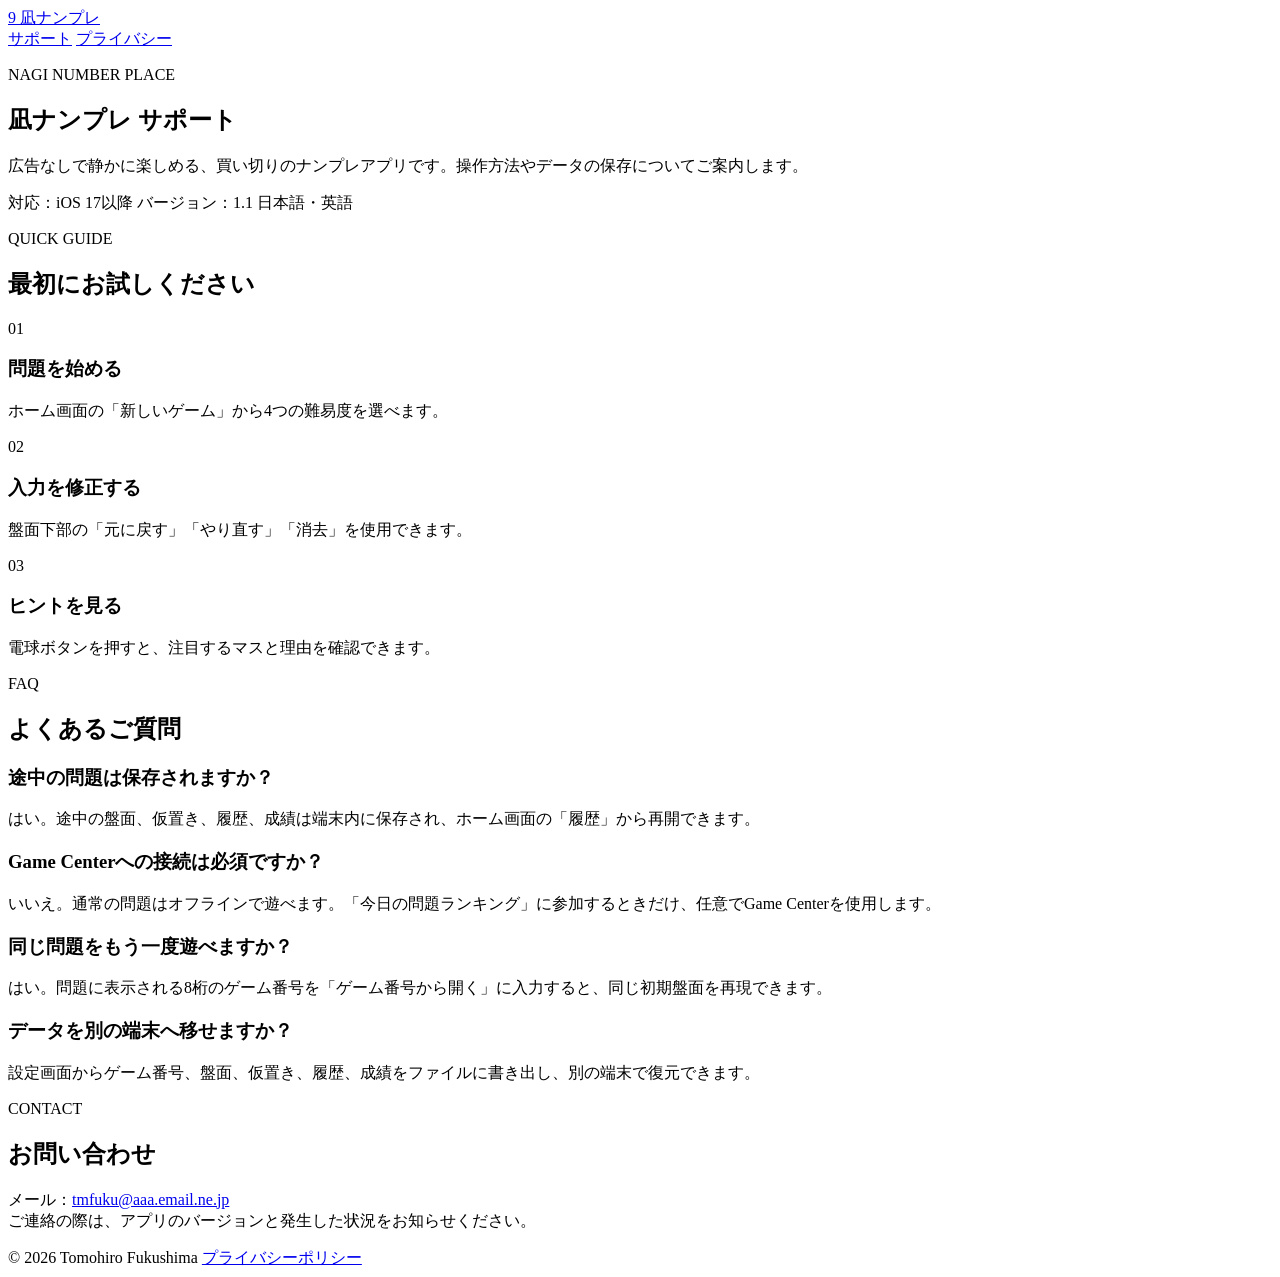
==== index.html @ 5521f8c0 "Publish Nagi Number Place support site" ====
<!doctype html>
<html lang="ja">
  <head>
    <meta charset="utf-8">
    <meta name="viewport" content="width=device-width, initial-scale=1">
    <meta name="description" content="凪ナンプレの公式サポートページです。操作方法、データ保存、Game Centerについてご案内します。">
    <title>凪ナンプレ サポート</title>
    <link rel="icon" href="favicon.svg" type="image/svg+xml">
    <link rel="stylesheet" href="styles.css">
  </head>
  <body>
    <main>
      <header class="site-header">
        <a class="brand" href="./">
          <span class="brand-mark" aria-hidden="true">9</span>
          <span>凪ナンプレ</span>
        </a>
        <nav aria-label="サイト内ナビゲーション">
          <a href="./">サポート</a>
          <a href="privacy.html">プライバシー</a>
        </nav>
      </header>

      <section class="hero">
        <p class="eyebrow">NAGI NUMBER PLACE</p>
        <h1>凪ナンプレ サポート</h1>
        <p class="lead">
          広告なしで静かに楽しめる、買い切りのナンプレアプリです。操作方法やデータの保存についてご案内します。
        </p>
        <div class="meta-row" aria-label="アプリ情報">
          <span>対応：iOS 17以降</span>
          <span>バージョン：1.1</span>
          <span>日本語・英語</span>
        </div>
      </section>

      <section class="section" aria-labelledby="guide-title">
        <div class="section-heading">
          <p class="eyebrow">QUICK GUIDE</p>
          <h2 id="guide-title">最初にお試しください</h2>
        </div>
        <div class="steps">
          <article>
            <span>01</span>
            <h3>問題を始める</h3>
            <p>ホーム画面の「新しいゲーム」から4つの難易度を選べます。</p>
          </article>
          <article>
            <span>02</span>
            <h3>入力を修正する</h3>
            <p>盤面下部の「元に戻す」「やり直す」「消去」を使用できます。</p>
          </article>
          <article>
            <span>03</span>
            <h3>ヒントを見る</h3>
            <p>電球ボタンを押すと、注目するマスと理由を確認できます。</p>
          </article>
        </div>
      </section>

      <section class="section" aria-labelledby="faq-title">
        <div class="section-heading">
          <p class="eyebrow">FAQ</p>
          <h2 id="faq-title">よくあるご質問</h2>
        </div>
        <div class="faq-list">
          <article>
            <h3>途中の問題は保存されますか？</h3>
            <p>はい。途中の盤面、仮置き、履歴、成績は端末内に保存され、ホーム画面の「履歴」から再開できます。</p>
          </article>
          <article>
            <h3>Game Centerへの接続は必須ですか？</h3>
            <p>いいえ。通常の問題はオフラインで遊べます。「今日の問題ランキング」に参加するときだけ、任意でGame Centerを使用します。</p>
          </article>
          <article>
            <h3>同じ問題をもう一度遊べますか？</h3>
            <p>はい。問題に表示される8桁のゲーム番号を「ゲーム番号から開く」に入力すると、同じ初期盤面を再現できます。</p>
          </article>
          <article>
            <h3>データを別の端末へ移せますか？</h3>
            <p>設定画面からゲーム番号、盤面、仮置き、履歴、成績をファイルに書き出し、別の端末で復元できます。</p>
          </article>
        </div>
      </section>

      <section class="contact" aria-labelledby="contact-title">
        <p class="eyebrow">CONTACT</p>
        <h2 id="contact-title">お問い合わせ</h2>
        <p>
          メール：<a href="mailto:tmfuku@aaa.email.ne.jp">tmfuku@aaa.email.ne.jp</a><br>
          ご連絡の際は、アプリのバージョンと発生した状況をお知らせください。
        </p>
      </section>

      <footer>
        <span>© 2026 Tomohiro Fukushima</span>
        <a href="privacy.html">プライバシーポリシー</a>
      </footer>
    </main>
  </body>
</html>
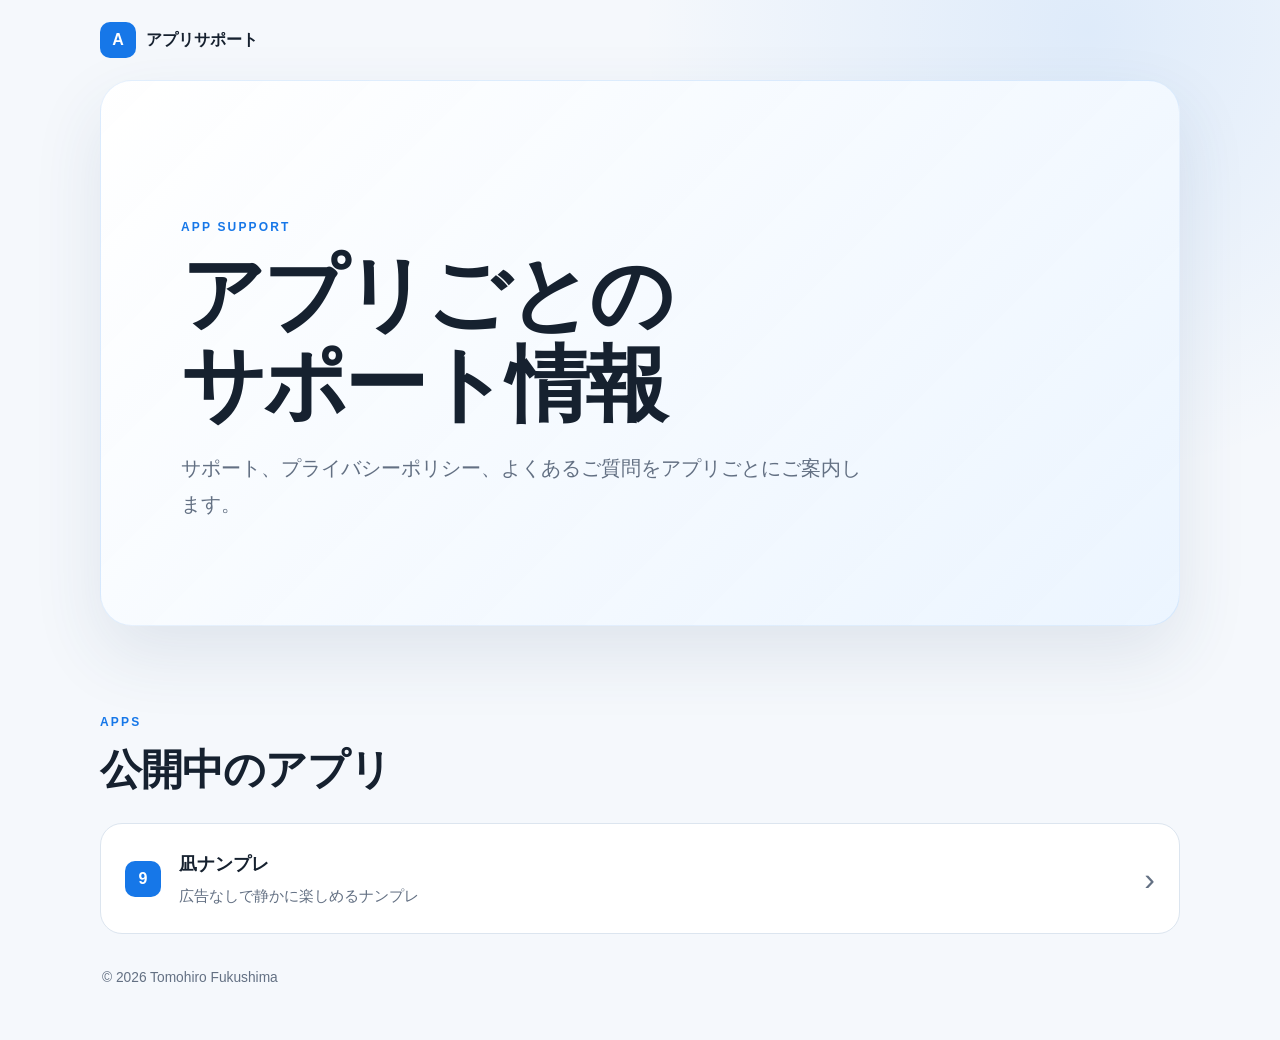
==== commit ee34ce42: "Organize support pages by app" ====
--- a/index.html
+++ b/index.html
@@ -3,8 +3,8 @@
   <head>
     <meta charset="utf-8">
     <meta name="viewport" content="width=device-width, initial-scale=1">
-    <meta name="description" content="凪ナンプレの公式サポートページです。操作方法、データ保存、Game Centerについてご案内します。">
-    <title>凪ナンプレ サポート</title>
+    <meta name="description" content="Tomohiro Fukushimaが公開するアプリのサポート情報です。">
+    <title>アプリサポート</title>
     <link rel="icon" href="favicon.svg" type="image/svg+xml">
     <link rel="stylesheet" href="styles.css">
   </head>
@@ -12,89 +12,38 @@
     <main>
       <header class="site-header">
         <a class="brand" href="./">
-          <span class="brand-mark" aria-hidden="true">9</span>
-          <span>凪ナンプレ</span>
+          <span class="brand-mark" aria-hidden="true">A</span>
+          <span>アプリサポート</span>
         </a>
-        <nav aria-label="サイト内ナビゲーション">
-          <a href="./">サポート</a>
-          <a href="privacy.html">プライバシー</a>
-        </nav>
       </header>
 
-      <section class="hero">
-        <p class="eyebrow">NAGI NUMBER PLACE</p>
-        <h1>凪ナンプレ サポート</h1>
+      <section class="hero portal-hero">
+        <p class="eyebrow">APP SUPPORT</p>
+        <h1>アプリごとの<br>サポート情報</h1>
         <p class="lead">
-          広告なしで静かに楽しめる、買い切りのナンプレアプリです。操作方法やデータの保存についてご案内します。
+          サポート、プライバシーポリシー、よくあるご質問をアプリごとにご案内します。
         </p>
-        <div class="meta-row" aria-label="アプリ情報">
-          <span>対応：iOS 17以降</span>
-          <span>バージョン：1.1</span>
-          <span>日本語・英語</span>
-        </div>
       </section>
 
-      <section class="section" aria-labelledby="guide-title">
+      <section class="section" aria-labelledby="apps-title">
         <div class="section-heading">
-          <p class="eyebrow">QUICK GUIDE</p>
-          <h2 id="guide-title">最初にお試しください</h2>
+          <p class="eyebrow">APPS</p>
+          <h2 id="apps-title">公開中のアプリ</h2>
         </div>
-        <div class="steps">
-          <article>
-            <span>01</span>
-            <h3>問題を始める</h3>
-            <p>ホーム画面の「新しいゲーム」から4つの難易度を選べます。</p>
-          </article>
-          <article>
-            <span>02</span>
-            <h3>入力を修正する</h3>
-            <p>盤面下部の「元に戻す」「やり直す」「消去」を使用できます。</p>
-          </article>
-          <article>
-            <span>03</span>
-            <h3>ヒントを見る</h3>
-            <p>電球ボタンを押すと、注目するマスと理由を確認できます。</p>
-          </article>
+        <div class="app-list">
+          <a class="app-card" href="nagi-number-place/">
+            <span class="brand-mark" aria-hidden="true">9</span>
+            <span>
+              <strong>凪ナンプレ</strong>
+              <small>広告なしで静かに楽しめるナンプレ</small>
+            </span>
+            <span class="app-card-arrow" aria-hidden="true">›</span>
+          </a>
         </div>
-      </section>
-
-      <section class="section" aria-labelledby="faq-title">
-        <div class="section-heading">
-          <p class="eyebrow">FAQ</p>
-          <h2 id="faq-title">よくあるご質問</h2>
-        </div>
-        <div class="faq-list">
-          <article>
-            <h3>途中の問題は保存されますか？</h3>
-            <p>はい。途中の盤面、仮置き、履歴、成績は端末内に保存され、ホーム画面の「履歴」から再開できます。</p>
-          </article>
-          <article>
-            <h3>Game Centerへの接続は必須ですか？</h3>
-            <p>いいえ。通常の問題はオフラインで遊べます。「今日の問題ランキング」に参加するときだけ、任意でGame Centerを使用します。</p>
-          </article>
-          <article>
-            <h3>同じ問題をもう一度遊べますか？</h3>
-            <p>はい。問題に表示される8桁のゲーム番号を「ゲーム番号から開く」に入力すると、同じ初期盤面を再現できます。</p>
-          </article>
-          <article>
-            <h3>データを別の端末へ移せますか？</h3>
-            <p>設定画面からゲーム番号、盤面、仮置き、履歴、成績をファイルに書き出し、別の端末で復元できます。</p>
-          </article>
-        </div>
-      </section>
-
-      <section class="contact" aria-labelledby="contact-title">
-        <p class="eyebrow">CONTACT</p>
-        <h2 id="contact-title">お問い合わせ</h2>
-        <p>
-          メール：<a href="mailto:tmfuku@aaa.email.ne.jp">tmfuku@aaa.email.ne.jp</a><br>
-          ご連絡の際は、アプリのバージョンと発生した状況をお知らせください。
-        </p>
       </section>
 
       <footer>
         <span>© 2026 Tomohiro Fukushima</span>
-        <a href="privacy.html">プライバシーポリシー</a>
       </footer>
     </main>
   </body>
--- a/styles.css
+++ b/styles.css
@@ -0,0 +1,331 @@
+:root {
+  --ink: #16212f;
+  --muted: #637083;
+  --line: #dce5ef;
+  --blue: #1677e8;
+  --paper: #ffffff;
+  --mist: #f5f8fc;
+}
+
+* {
+  box-sizing: border-box;
+}
+
+html {
+  scroll-behavior: smooth;
+}
+
+body {
+  margin: 0;
+  background: radial-gradient(circle at 85% 3%, rgb(22 119 232 / 10%), transparent 28rem), var(--mist);
+  color: var(--ink);
+  font-family: -apple-system, BlinkMacSystemFont, "Hiragino Sans", "Yu Gothic", sans-serif;
+  line-height: 1.75;
+}
+
+a {
+  color: inherit;
+}
+
+main {
+  width: min(1080px, calc(100% - 32px));
+  margin: 0 auto;
+}
+
+.site-header {
+  display: flex;
+  align-items: center;
+  justify-content: space-between;
+  min-height: 80px;
+}
+
+.brand {
+  display: inline-flex;
+  align-items: center;
+  gap: 10px;
+  font-weight: 760;
+  text-decoration: none;
+}
+
+.brand-mark {
+  display: grid;
+  width: 36px;
+  height: 36px;
+  place-items: center;
+  border-radius: 10px;
+  background: var(--blue);
+  color: white;
+  font-weight: 800;
+}
+
+nav {
+  display: flex;
+  gap: 24px;
+}
+
+nav a,
+footer a {
+  color: var(--muted);
+  font-size: 0.92rem;
+  text-decoration: none;
+}
+
+nav a:hover,
+footer a:hover {
+  color: var(--blue);
+}
+
+.hero {
+  padding: clamp(72px, 12vw, 136px) clamp(24px, 7vw, 80px) 72px;
+  overflow: hidden;
+  border: 1px solid rgb(22 119 232 / 10%);
+  border-radius: 32px;
+  background: linear-gradient(135deg, rgb(255 255 255 / 98%), rgb(234 244 255 / 92%)), var(--paper);
+  box-shadow: 0 28px 70px rgb(42 73 107 / 11%);
+}
+
+.eyebrow {
+  margin: 0 0 12px;
+  color: var(--blue);
+  font-size: 0.75rem;
+  font-weight: 800;
+  letter-spacing: 0.18em;
+}
+
+h1,
+h2,
+h3,
+p {
+  margin-top: 0;
+}
+
+h1 {
+  max-width: 760px;
+  margin-bottom: 20px;
+  font-size: clamp(2.5rem, 7vw, 5.2rem);
+  line-height: 1.08;
+  letter-spacing: -0.04em;
+}
+
+.lead {
+  max-width: 680px;
+  margin-bottom: 32px;
+  color: var(--muted);
+  font-size: clamp(1.04rem, 2vw, 1.28rem);
+}
+
+.meta-row {
+  display: flex;
+  flex-wrap: wrap;
+  gap: 10px;
+}
+
+.meta-row span {
+  padding: 7px 13px;
+  border: 1px solid #cfe2f7;
+  border-radius: 999px;
+  background: rgb(255 255 255 / 70%);
+  color: #41617f;
+  font-size: 0.84rem;
+}
+
+.section {
+  padding: 86px 0 8px;
+}
+
+.section-heading {
+  margin-bottom: 28px;
+}
+
+h2 {
+  margin-bottom: 12px;
+  font-size: clamp(1.75rem, 4vw, 2.6rem);
+  line-height: 1.2;
+  letter-spacing: -0.025em;
+}
+
+.steps,
+.faq-list {
+  display: grid;
+  grid-template-columns: repeat(3, 1fr);
+  gap: 18px;
+}
+
+.steps article,
+.faq-list article,
+.contact {
+  border: 1px solid var(--line);
+  border-radius: 22px;
+  background: var(--paper);
+}
+
+.steps article,
+.faq-list article {
+  padding: 28px;
+}
+
+.steps article > span {
+  display: inline-block;
+  margin-bottom: 20px;
+  color: var(--blue);
+  font-size: 0.82rem;
+  font-weight: 800;
+  letter-spacing: 0.12em;
+}
+
+h3 {
+  margin-bottom: 8px;
+  font-size: 1.08rem;
+  line-height: 1.45;
+}
+
+.steps p,
+.faq-list p,
+.contact p {
+  margin-bottom: 0;
+  color: var(--muted);
+}
+
+.faq-list {
+  grid-template-columns: repeat(2, 1fr);
+}
+
+.portal-hero h1 {
+  max-width: 900px;
+}
+
+.app-list {
+  display: grid;
+  gap: 18px;
+}
+
+.app-card {
+  display: grid;
+  grid-template-columns: auto 1fr auto;
+  align-items: center;
+  gap: 18px;
+  padding: 24px;
+  border: 1px solid var(--line);
+  border-radius: 22px;
+  background: var(--paper);
+  text-decoration: none;
+  transition: border-color 160ms ease, box-shadow 160ms ease, transform 160ms ease;
+}
+
+.app-card:hover {
+  border-color: #b9d5f2;
+  box-shadow: 0 16px 38px rgb(42 73 107 / 10%);
+  transform: translateY(-2px);
+}
+
+.app-card strong,
+.app-card small {
+  display: block;
+}
+
+.app-card strong {
+  font-size: 1.15rem;
+}
+
+.app-card small {
+  margin-top: 3px;
+  color: var(--muted);
+  font-size: 0.92rem;
+}
+
+.app-card-arrow {
+  color: var(--muted);
+  font-size: 2rem;
+  line-height: 1;
+}
+
+.contact {
+  margin: 88px 0 40px;
+  padding: clamp(30px, 6vw, 58px);
+  background: var(--ink);
+  color: white;
+}
+
+.contact p {
+  max-width: 720px;
+  color: #c8d2dd;
+}
+
+footer {
+  display: flex;
+  justify-content: space-between;
+  padding: 24px 2px 50px;
+  color: var(--muted);
+  font-size: 0.86rem;
+}
+
+.policy {
+  max-width: 820px;
+  margin: 60px auto 100px;
+  padding: clamp(30px, 6vw, 64px);
+  border: 1px solid var(--line);
+  border-radius: 28px;
+  background: var(--paper);
+  box-shadow: 0 24px 64px rgb(42 73 107 / 8%);
+}
+
+.policy header {
+  padding-bottom: 28px;
+  border-bottom: 1px solid var(--line);
+}
+
+.policy h1 {
+  font-size: clamp(2rem, 6vw, 3.8rem);
+}
+
+.policy section {
+  padding-top: 32px;
+}
+
+.policy a {
+  color: var(--blue);
+}
+
+.back-link {
+  display: inline-block;
+  margin-top: 36px;
+  color: var(--blue);
+  font-weight: 700;
+  text-decoration: none;
+}
+
+@media (max-width: 720px) {
+  main {
+    width: min(100% - 22px, 1080px);
+  }
+
+  .site-header {
+    min-height: 68px;
+  }
+
+  nav {
+    gap: 14px;
+  }
+
+  nav a {
+    font-size: 0.8rem;
+  }
+
+  .hero {
+    border-radius: 24px;
+  }
+
+  .steps,
+  .faq-list {
+    grid-template-columns: 1fr;
+  }
+
+  .section {
+    padding-top: 64px;
+  }
+
+  footer {
+    flex-direction: column;
+    gap: 8px;
+  }
+}
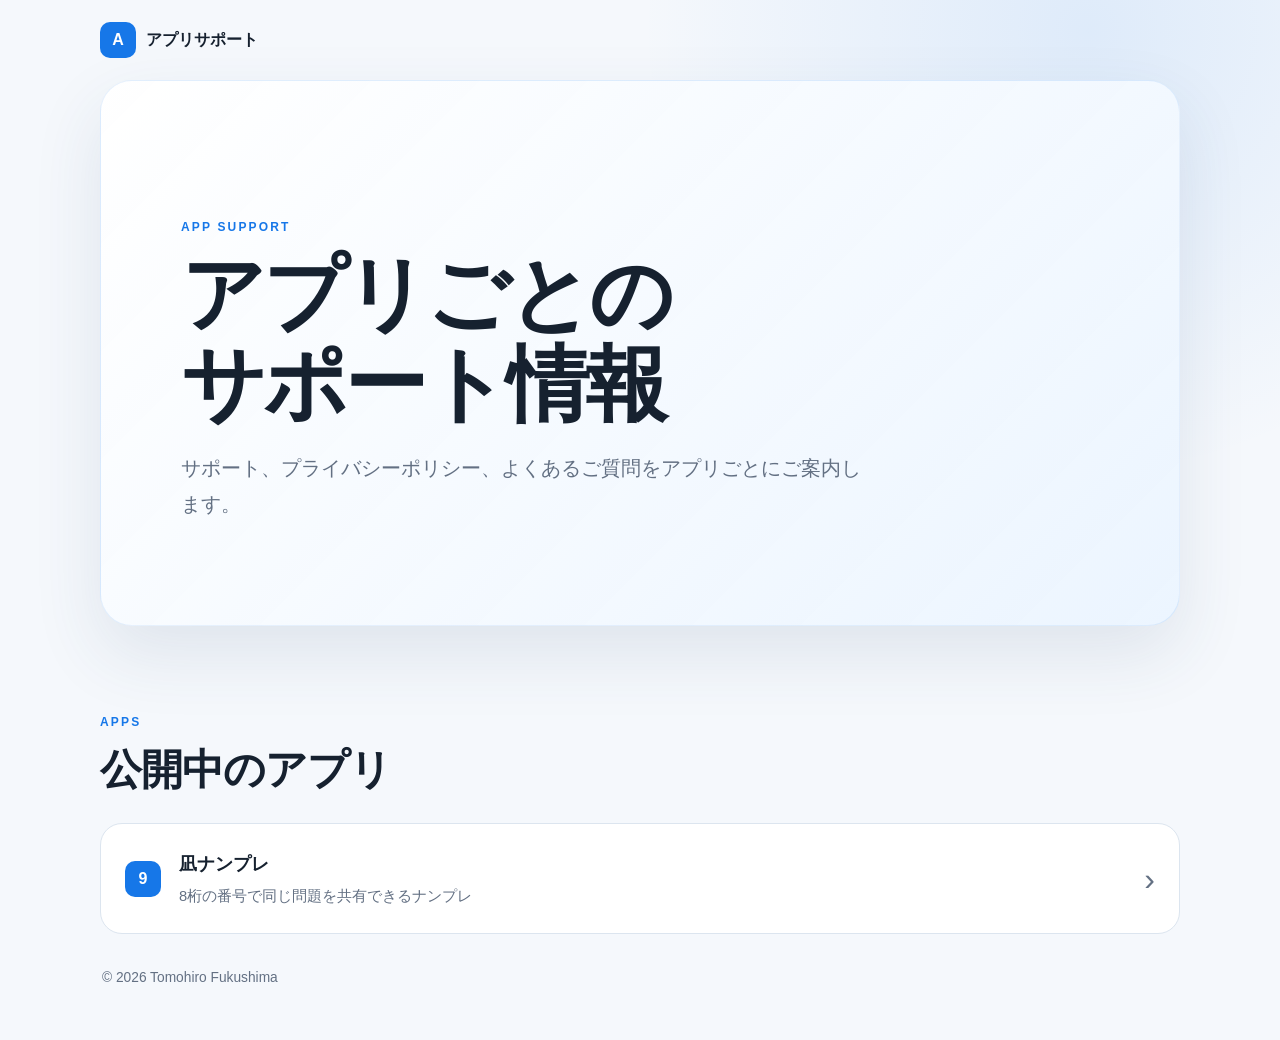
==== commit 06d39bc8: "Highlight shared puzzle challenges" ====
--- a/index.html
+++ b/index.html
@@ -4,6 +4,7 @@
     <meta charset="utf-8">
     <meta name="viewport" content="width=device-width, initial-scale=1">
     <meta name="description" content="Tomohiro Fukushimaが公開するアプリのサポート情報です。">
+    <link rel="canonical" href="https://tmfuku.github.io/app-support/">
     <title>アプリサポート</title>
     <link rel="icon" href="favicon.svg" type="image/svg+xml">
     <link rel="stylesheet" href="styles.css">
@@ -35,7 +36,7 @@
             <span class="brand-mark" aria-hidden="true">9</span>
             <span>
               <strong>凪ナンプレ</strong>
-              <small>広告なしで静かに楽しめるナンプレ</small>
+              <small>8桁の番号で同じ問題を共有できるナンプレ</small>
             </span>
             <span class="app-card-arrow" aria-hidden="true">›</span>
           </a>
--- a/styles.css
+++ b/styles.css
@@ -294,6 +294,62 @@
   text-decoration: none;
 }
 
+.changelog {
+  max-width: 900px;
+}
+
+.release-card {
+  margin-top: 36px;
+  padding: clamp(24px, 5vw, 42px);
+  border: 1px solid var(--line);
+  border-radius: 22px;
+  background: var(--mist);
+}
+
+.release-header {
+  display: flex;
+  align-items: flex-start;
+  justify-content: space-between;
+  gap: 24px;
+  margin-bottom: 18px;
+}
+
+.release-date {
+  margin-bottom: 4px;
+  color: var(--muted);
+  font-size: 0.88rem;
+}
+
+.release-header h2 {
+  margin-bottom: 0;
+}
+
+.release-badge {
+  flex: 0 0 auto;
+  padding: 7px 13px;
+  border: 1px solid #b9d5f2;
+  border-radius: 999px;
+  background: var(--paper);
+  color: var(--blue);
+  font-size: 0.8rem;
+  font-weight: 750;
+}
+
+.release-card ul {
+  margin: 20px 0 0;
+  padding-left: 1.4rem;
+  color: var(--muted);
+}
+
+.release-card li + li {
+  margin-top: 8px;
+}
+
+.release-note {
+  margin: 30px 0 0;
+  color: var(--muted);
+}
+
 @media (max-width: 720px) {
   main {
     width: min(100% - 22px, 1080px);
@@ -304,11 +360,11 @@
   }
 
   nav {
-    gap: 14px;
+    gap: 12px;
   }
 
   nav a {
-    font-size: 0.8rem;
+    font-size: 0.76rem;
   }
 
   .hero {
@@ -328,4 +384,9 @@
     flex-direction: column;
     gap: 8px;
   }
-}
+
+  .release-header {
+    flex-direction: column;
+    gap: 12px;
+  }
+}
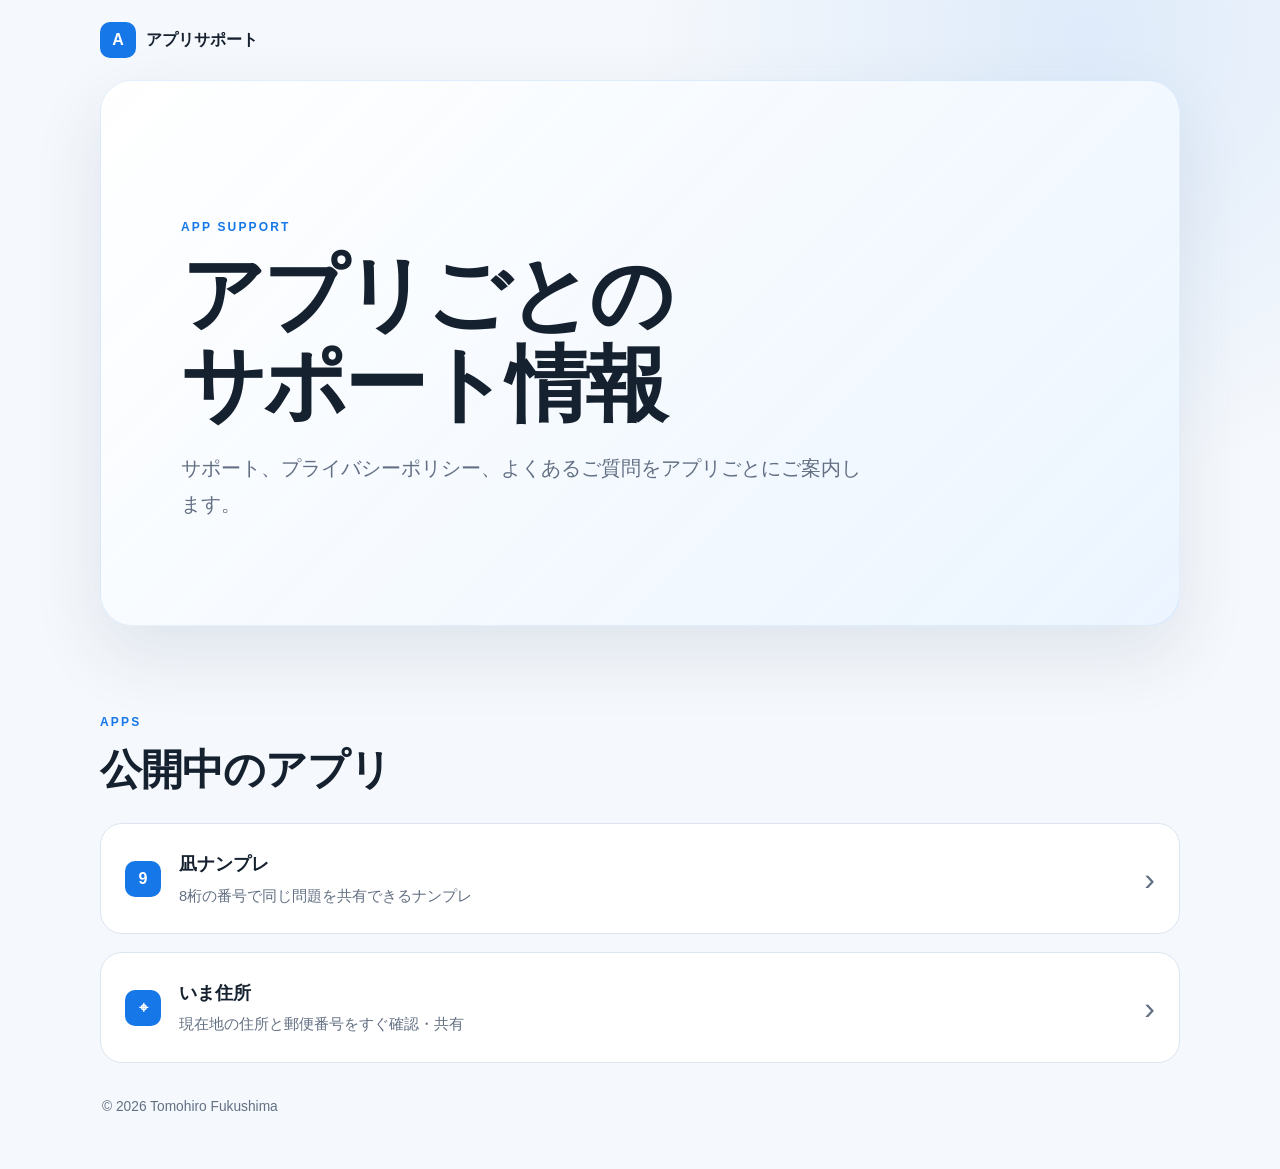
==== commit d6a9fd62: "Add Ima Jusho support pages" ====
--- a/index.html
+++ b/index.html
@@ -40,6 +40,14 @@
             </span>
             <span class="app-card-arrow" aria-hidden="true">›</span>
           </a>
+          <a class="app-card" href="ima-jusho/">
+            <span class="brand-mark" aria-hidden="true">⌖</span>
+            <span>
+              <strong>いま住所</strong>
+              <small>現在地の住所と郵便番号をすぐ確認・共有</small>
+            </span>
+            <span class="app-card-arrow" aria-hidden="true">›</span>
+          </a>
         </div>
       </section>
 
